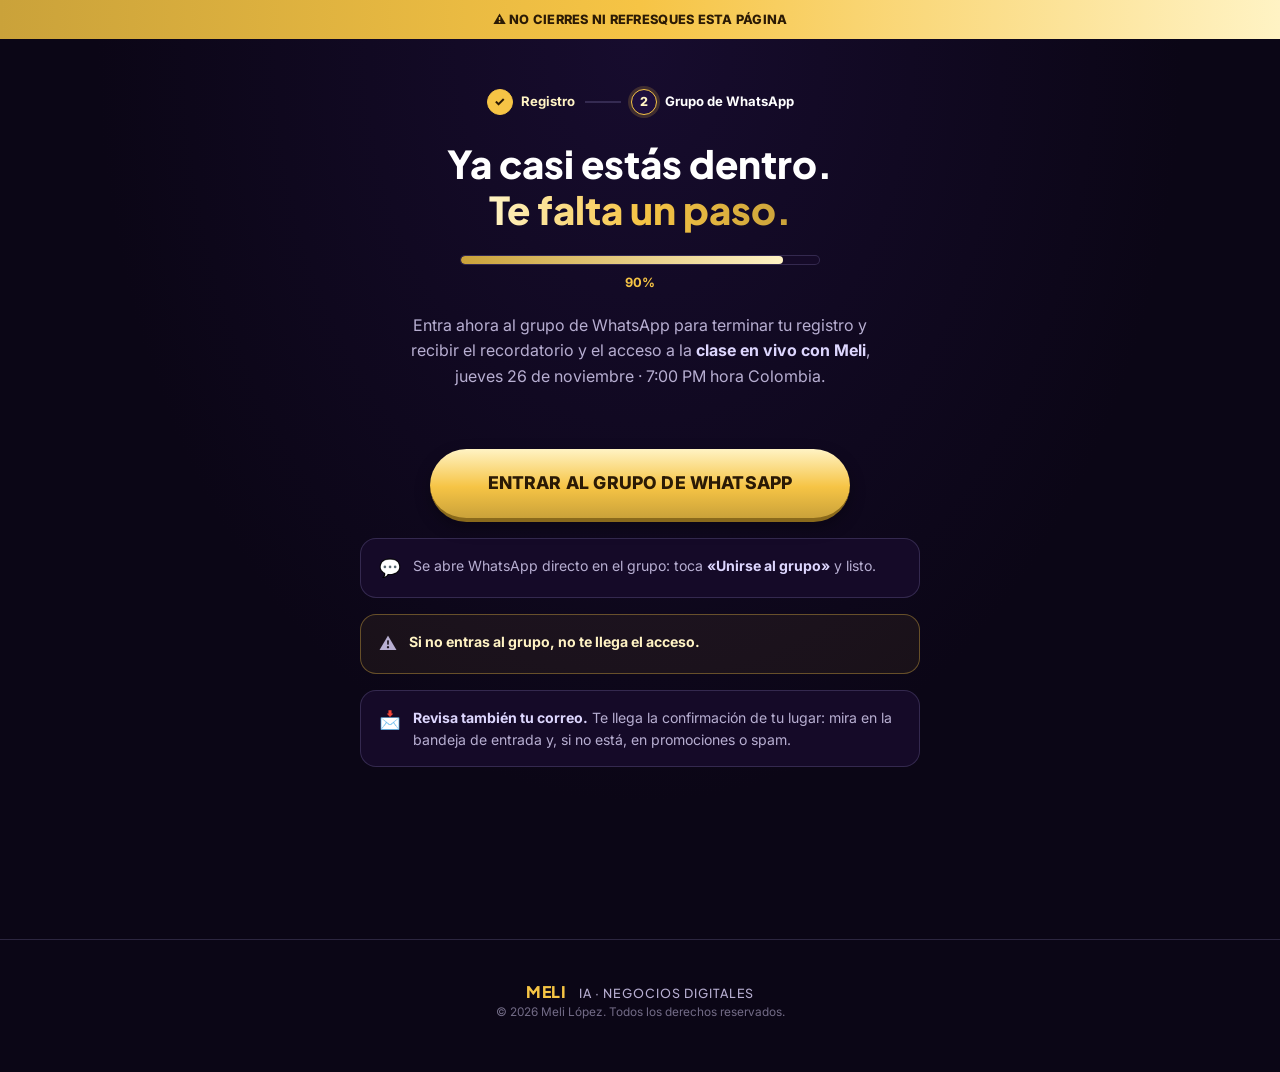
==== gracias.html @ 7d04b35d "Add favicon and make mobile hero photo bigger with overlay wordmark - Add DiSiis Growth Marketing lo" ====
<!DOCTYPE html>
<html lang="es">
<head>
<meta charset="UTF-8">
<meta name="viewport" content="width=device-width, initial-scale=1.0">
<title>¡Falta un paso! Entra al grupo de WhatsApp — Clase con Meli</title>
<meta name="description" content="Ya casi estás dentro. Entra al grupo de WhatsApp para confirmar tu cupo en la clase en vivo con Meli.">
<meta name="robots" content="noindex">
<link rel="icon" type="image/png" href="assets/favicon.png">
<link rel="preconnect" href="https://fonts.googleapis.com">
<link rel="preconnect" href="https://fonts.gstatic.com" crossorigin>
<link href="https://fonts.googleapis.com/css2?family=Plus+Jakarta+Sans:wght@500;700;800&family=Inter:wght@400;500;600;700;800&display=swap" rel="stylesheet">
<link rel="stylesheet" href="styles.css">
</head>
<body>

  <div class="warning-bar">⚠️ NO CIERRES NI REFRESQUES ESTA PÁGINA</div>

  <main class="gracias-main">
    <div class="gracias-inner">

      <div class="steps-row">
        <div class="step done"><span class="step-dot">✓</span><span>Registro</span></div>
        <div class="step-line"></div>
        <div class="step active"><span class="step-dot">2</span><span>Grupo de WhatsApp</span></div>
      </div>

      <h1 class="gracias-title">Ya casi estás dentro.<br><span class="grad-text">Te falta un paso.</span></h1>

      <div class="progress-bar"><div class="progress-fill" style="width:90%"></div></div>
      <p class="progress-label">90%</p>

      <p class="gracias-sub">
        Entra ahora al grupo de WhatsApp para terminar tu registro y recibir el recordatorio y el acceso a la
        <strong>clase en vivo con Meli</strong>, jueves 26 de noviembre · 7:00 PM hora Colombia.
      </p>

      <a href="https://chat.whatsapp.com/JxA8DHtUCj11N8PipcfjtS" target="_blank" rel="noopener" class="btn-cta btn-cta-lg gracias-btn">
        <span class="btn-cta-label">ENTRAR AL GRUPO DE WHATSAPP</span>
      </a>

      <div class="note-card">
        <span class="note-icon">💬</span>
        <p>Se abre WhatsApp directo en el grupo: toca <strong>«Unirse al grupo»</strong> y listo.</p>
      </div>
      <div class="note-card note-warning">
        <span class="note-icon">⚠️</span>
        <p><strong>Si no entras al grupo, no te llega el acceso.</strong></p>
      </div>
      <div class="note-card">
        <span class="note-icon">📩</span>
        <p><strong>Revisa también tu correo.</strong> Te llega la confirmación de tu lugar: mira en la bandeja de entrada y, si no está, en promociones o spam.</p>
      </div>

    </div>
  </main>

  <footer class="site-footer">
    <p class="footer-logo">MELI <span>IA&nbsp;·&nbsp;NEGOCIOS&nbsp;DIGITALES</span></p>
    <p class="footer-copy">© 2026 Meli López. Todos los derechos reservados.</p>
  </footer>

</body>
</html>
---- styles.css ----
:root{
  --bg: #0b0616;
  --bg-2: #150a28;
  --purple-900: #1e0f3d;
  --purple-800: #2b1456;
  --purple-700: #4c1d95;
  --purple-500: #7c3aed;
  --lilac: #c4b5fd;
  --lilac-soft: #ddd6fe;
  --gold-1: #fff3c4;
  --gold-2: #f6c445;
  --gold-3: #caa23a;
  --gold-4: #8a6a1c;
  --text: #f4f1fb;
  --text-dim: #b7aed1;
  --border: rgba(196,181,253,.18);
  --gold-border: rgba(246,196,69,.35);
  --font-head: "Plus Jakarta Sans", sans-serif;
  --font-body: "Inter", sans-serif;
}

*{box-sizing:border-box; margin:0; padding:0;}
html{scroll-behavior:smooth;}
body{
  background: var(--bg);
  color: var(--text);
  font-family: var(--font-body);
  overflow-x: hidden;
  line-height: 1.5;
}

img{max-width:100%; display:block;}

/* ---------- Topbar ---------- */
.topbar{
  display:flex; align-items:center; justify-content:center; gap:14px;
  flex-wrap:wrap;
  background: linear-gradient(90deg, var(--gold-3), var(--gold-2) 50%, var(--gold-1));
  padding: 10px 16px;
  text-align:center;
}
.topbar-label{
  font-weight:700; font-size:.85rem; color:#2b1a05; letter-spacing:.02em;
}
.topbar-timer{display:flex; gap:8px;}
.timer-box{
  background: var(--gold-4);
  border:1px solid rgba(255,255,255,.25);
  border-radius:8px;
  padding: 4px 10px;
  min-width:48px;
  text-align:center;
}
.timer-box span{display:block; font-family:var(--font-head); font-weight:800; font-size:1.1rem; color:#fff;}
.timer-box small{font-size:.6rem; letter-spacing:.08em; color:var(--gold-1);}

/* ---------- Hero ---------- */
.hero{
  position:relative;
  padding: 56px 20px 56px;
  text-align:center;
  overflow:hidden;
  background:
    radial-gradient(ellipse at 50% 0%, #170c2e 0%, var(--bg) 62%);
}

/* subtle stage-floor texture: fine grid + diagonal hatch */
.hero-texture{
  position:absolute; inset:0; z-index:0; pointer-events:none;
  opacity:.5;
  background-image:
    linear-gradient(rgba(196,181,253,.05) 1px, transparent 1px),
    linear-gradient(90deg, rgba(196,181,253,.05) 1px, transparent 1px);
  background-size: 36px 36px;
  mask-image: radial-gradient(ellipse at 50% 20%, black 0%, transparent 72%);
  -webkit-mask-image: radial-gradient(ellipse at 50% 20%, black 0%, transparent 72%);
}
.hero-top-hatch{
  position:absolute; top:34px; left:0; right:0; height:40px; z-index:0; pointer-events:none;
  background-image:
    linear-gradient(45deg, rgba(246,196,69,.16) 25%, transparent 25%),
    linear-gradient(-45deg, rgba(246,196,69,.16) 25%, transparent 25%);
  background-size: 22px 22px;
  background-position: 0 0, 0 0;
  mask-image: linear-gradient(to bottom, transparent, black 40%, transparent);
  -webkit-mask-image: linear-gradient(to bottom, transparent, black 40%, transparent);
}

.hero-chevrons{
  position:absolute; top:50px; bottom:0; width:260px; z-index:0; pointer-events:none;
  opacity:.8;
}
.hero-chevrons svg{width:100%; height:100%;}
.hero-chevrons-left{left:-40px;}
.hero-chevrons-right{right:-40px;}

.hero-spotlights{position:absolute; top:0; left:0; right:0; height:120px; z-index:0; pointer-events:none;}
.hero-spotlights span{
  position:absolute; top:-30px; width:70px; height:90px; border-radius:50%;
  background: radial-gradient(ellipse at center, rgba(255,243,196,.5), transparent 70%);
  filter: blur(4px);
}
.hero-spotlights span:nth-child(1){left:4%;}
.hero-spotlights span:nth-child(2){left:19%; top:-20px;}
.hero-spotlights span:nth-child(3){left:34%;}
.hero-spotlights span:nth-child(4){left:50%; top:-16px;}
.hero-spotlights span:nth-child(5){left:66%;}
.hero-spotlights span:nth-child(6){left:81%; top:-20px;}
.hero-spotlights span:nth-child(7){left:95%;}

.hero-glow{
  position:absolute; border-radius:50%;
  filter: blur(90px);
  opacity:.3;
  pointer-events:none;
  z-index:0;
}
.hero-glow-1{ width:420px; height:420px; background:var(--purple-500); top:-120px; left:-100px;}
.hero-glow-2{ width:380px; height:380px; background:var(--gold-3); bottom:-140px; right:-100px;}

.hero-inner{
  position:relative; z-index:1; max-width:420px; margin:0 auto;
  display:grid; grid-template-columns:1fr; gap:22px;
}
.hero-visual{order:1; display:flex; justify-content:center;}
.hero-copy{
  order:2;
  display:flex; flex-direction:column; align-items:center; text-align:center;
}

.hero-photo-wrap{position:relative; display:inline-block; margin-bottom:4px;}
.hero-photo-glow{
  position:absolute;
  left:50%; top:8%;
  transform:translateX(-50%);
  width:260px; height:260px;
  border-radius:50%;
  background: radial-gradient(circle, rgba(246,196,69,.4) 0%, rgba(124,58,237,.4) 45%, transparent 72%);
  filter: blur(36px);
  z-index:0;
}
.hero-photo{
  position:relative;
  z-index:1;
  display:block;
  margin:0 auto;
  width:230px;
  height:auto;
  filter: drop-shadow(0 18px 34px rgba(0,0,0,.55));
  -webkit-mask-image: linear-gradient(to bottom, black 78%, transparent 100%);
  mask-image: linear-gradient(to bottom, black 78%, transparent 100%);
}

.hero-wordmark{
  position:relative; z-index:1;
  margin-top:8px;
  display:flex; flex-direction:column; align-items:center; gap:2px;
}
.hero-wordmark-main{
  font-family:var(--font-head);
  font-weight:800;
  font-size:1.5rem;
  letter-spacing:.03em;
  background: linear-gradient(90deg, var(--gold-1), var(--gold-2), var(--gold-3));
  -webkit-background-clip:text; background-clip:text; color:transparent;
}
.hero-wordmark-sub{
  font-size:.7rem; font-weight:600; letter-spacing:.18em; text-transform:uppercase;
  color: var(--lilac-soft);
}

/* Mobile: wordmark overlaps the bottom of the photo instead of sitting below it */
.hero-wordmark-static{display:none;}
.hero-wordmark-overlay{
  position:absolute;
  left:0; right:0; bottom:10px;
  z-index:3;
  margin-top:0;
  text-shadow: 0 2px 10px rgba(0,0,0,.6);
}

.hero-badge-pill{
  position:relative;
  z-index:2;
  width:fit-content;
  margin: 14px auto 0;
  white-space:nowrap;
  background: var(--bg-2);
  border:1px solid var(--gold-border);
  color: var(--gold-1);
  font-size:.74rem; font-weight:700; letter-spacing:.03em;
  padding:7px 16px; border-radius:999px;
  display:flex; align-items:center; gap:7px;
  box-shadow: 0 4px 18px rgba(0,0,0,.4);
}
.hero-badge-pill strong{color:#fff; font-weight:800;}
.hero-badge-pill .dot{
  width:7px; height:7px; border-radius:50%; background:#ff3b3b;
  box-shadow:0 0 8px #ff3b3b;
  animation: pulse 1.4s infinite;
  flex-shrink:0;
}

.hero-title{
  font-family:var(--font-head);
  font-size: clamp(1.5rem, 3.6vw, 2.2rem);
  font-weight:800;
  line-height:1.12;
  letter-spacing:-0.015em;
  margin-top:20px;
}
.grad-text{
  background: linear-gradient(90deg, var(--gold-1), var(--gold-2), var(--gold-3));
  -webkit-background-clip:text;
  background-clip:text;
  color:transparent;
}
.swoosh{position:relative; display:inline-block;}
.swoosh::after{
  content:"";
  position:absolute; left:-2%; right:-2%; bottom:-10px; height:14px;
  background: url("data:image/svg+xml,%3Csvg xmlns='http://www.w3.org/2000/svg' viewBox='0 0 200 20' preserveAspectRatio='none'%3E%3Cpath d='M2 14 Q 50 2 100 10 T 198 8' stroke='%23f6c445' stroke-width='5' fill='none' stroke-linecap='round'/%3E%3C/svg%3E") no-repeat center / 100% 100%;
}
.hero-sub{
  color:var(--text-dim);
  font-size:1.02rem;
  max-width:560px;
  margin: 20px auto 0;
}
.hero-sub strong{color:var(--lilac-soft);}

.btn-cta{
  position:relative;
  display:inline-flex; align-items:center; justify-content:center;
  overflow:hidden;
  margin-top:30px;
  background: linear-gradient(180deg, var(--gold-1) 0%, var(--gold-2) 55%, var(--gold-3) 100%);
  color:#2b1a05;
  font-weight:800;
  font-size:1.02rem;
  letter-spacing:.01em;
  padding:19px 40px;
  border-radius:999px;
  text-decoration:none;
  border-bottom: 4px solid var(--gold-4);
  box-shadow: 0 6px 16px rgba(0,0,0,.3);
  transition: transform .18s ease, box-shadow .18s ease;
}
.btn-cta-label{position:relative; z-index:2;}
.btn-cta:hover{
  transform: translateY(-2px);
  box-shadow: 0 10px 22px rgba(0,0,0,.35);
}
.btn-cta-lg{font-size:1.1rem; padding:21px 44px;}
.btn-cta-outline{
  background:transparent;
  border:1.5px solid var(--gold-2);
  border-bottom: 1.5px solid var(--gold-2);
  color:var(--gold-1);
  box-shadow:none;
}
.btn-cta-outline:hover{
  background: rgba(246,196,69,.1);
  box-shadow:none;
}

.trust-row{
  margin-top:20px;
  display:flex; flex-wrap:wrap; justify-content:center; gap:10px 28px;
  color: var(--text-dim);
  font-size:.86rem; font-weight:600;
}

@keyframes pulse{
  0%,100%{opacity:1;} 50%{opacity:.35;}
}

/* ---------- Marquee ---------- */
.marquee{
  background: linear-gradient(90deg, var(--gold-3), var(--gold-1), var(--gold-2));
  color:#2b1a05;
  padding:10px 0;
  overflow:hidden;
  white-space:nowrap;
  transform: rotate(-1.2deg);
  margin: 10px 0 -4px;
}
.marquee-track{
  display:inline-flex;
  animation: scroll 22s linear infinite;
}
.marquee-track span{
  font-family:var(--font-head);
  font-weight:800;
  font-size:.9rem;
  letter-spacing:.03em;
  padding-right: 8px;
}
@keyframes scroll{
  from{transform:translateX(0);}
  to{transform:translateX(-50%);}
}

/* ---------- Section commons ---------- */
.section-eyebrow{
  text-align:center;
  color:var(--gold-2);
  font-weight:700; letter-spacing:.14em; font-size:.78rem;
  margin-bottom:10px;
}
.section-title{
  text-align:center;
  font-family:var(--font-head);
  font-size: clamp(1.6rem, 4vw, 2.3rem);
  font-weight:800;
  letter-spacing:-0.01em;
  line-height:1.15;
  max-width:700px; margin: 0 auto;
}
.section-title.left{text-align:left; margin:0;}
.section-sub{
  text-align:center;
  color:var(--text-dim);
  max-width:560px;
  margin: 14px auto 0;
}

/* ---------- Class section ---------- */
.class-section{
  padding: 76px 20px 70px;
  background: var(--bg);
}
.class-card{
  max-width:880px; margin: 42px auto 0;
  background: var(--bg-2);
  border:1px solid var(--border);
  border-radius:26px;
  overflow:hidden;
  display:grid;
  grid-template-columns: 300px 1fr;
}
.class-visual{
  position:relative;
  background: linear-gradient(160deg, var(--purple-700), var(--purple-900));
  display:flex; align-items:center; justify-content:center;
  min-height:260px;
}
.class-visual-glow{
  position:absolute; inset:0;
  background: radial-gradient(circle at 30% 20%, var(--gold-2) 0%, transparent 55%),
              radial-gradient(circle at 80% 80%, var(--lilac) 0%, transparent 50%);
  opacity:.35;
}
.class-icon{font-size:4.2rem; position:relative; z-index:1; filter:drop-shadow(0 0 20px rgba(255,255,255,.25));}
.live-chip{
  position:absolute; top:16px; left:16px; z-index:2;
  background:#ff2d55; color:#fff; font-weight:700; font-size:.72rem;
  padding:5px 10px; border-radius:999px;
  display:flex; align-items:center; gap:6px;
}
.live-chip .dot{width:6px; height:6px; border-radius:50%; background:#fff; animation:pulse 1.2s infinite;}

.class-info{padding: 30px 32px;}
.class-date-row{display:flex; align-items:center; gap:16px; margin-bottom:16px;}
.class-date-num{
  font-family:var(--font-head);
  font-size:2.4rem; font-weight:800;
  color:var(--gold-2);
  line-height:1;
}
.class-date-day{font-weight:700; font-size:1rem;}
.class-date-time{color:var(--text-dim); font-size:.88rem;}
.class-info-title{
  font-family:var(--font-head);
  font-size:1.3rem; font-weight:800;
  margin-bottom:18px;
  color:var(--lilac-soft);
}
.class-list{list-style:none;}
.class-list li{
  display:flex; align-items:flex-start; gap:12px;
  padding: 10px 0;
  border-top:1px solid var(--border);
  color:var(--text-dim);
  font-size:.92rem;
}
.class-list li:first-child{border-top:none;}
.class-list li span{
  font-family:var(--font-head);
  color:var(--gold-2);
  font-weight:800;
  min-width:26px;
}

/* ---------- Hero signup card (always inline: mobile and desktop) ---------- */
.hero-signup-card{
  position:relative;
  overflow:hidden;
  width:100%;
  max-width:380px;
  margin:20px auto 0;
  background:
    radial-gradient(circle at 100% 0%, rgba(246,196,69,.28), transparent 55%),
    radial-gradient(circle at 0% 100%, rgba(124,58,237,.4), transparent 55%),
    linear-gradient(145deg, #3c1a73 0%, #23104a 55%, #150a28 100%);
  border:1px solid var(--gold-border);
  border-radius:20px;
  padding:18px 18px 20px;
  text-align:center;
  box-shadow: 0 22px 54px rgba(0,0,0,.5), inset 0 1px 0 rgba(255,255,255,.06);
}
.signup-form{
  position:relative;
  z-index:1;
  margin-top:12px;
  display:flex; flex-direction:column; gap:10px;
}
.form-row{width:100%;}
.form-input{
  width:100%;
  background:#ffffff;
  border:1px solid rgba(255,255,255,.5);
  border-radius:12px;
  padding:13px 16px;
  color:#453b5c;
  font-family:var(--font-body);
  font-size:.94rem;
  outline:none;
  transition: border-color .18s ease, box-shadow .18s ease;
}
.form-input::placeholder{color:#9d93ad;}
.form-input:focus{
  border-color:var(--gold-2);
  box-shadow: 0 0 0 3px rgba(246,196,69,.3);
}
.f-row{margin-top:4px;}
.f-row .btn-cta{
  margin-top:0;
  width:100%;
  border:none;
  cursor:pointer;
  font-family:var(--font-body);
}
.signup-disclaimer{
  margin-top:14px;
  color:var(--text-dim);
  font-size:.74rem;
}

/* Desktop: two-column hero — copy + form on the left, photo on the right */
@media (min-width:761px){
  .hero{text-align:left;}
  .hero-inner{
    max-width:1120px;
    grid-template-columns: 1fr 1fr;
    align-items:center;
    gap:56px;
  }
  .hero-visual{order:2; justify-content:center;}
  .hero-copy{order:1; align-items:flex-start; text-align:left;}
  .hero-photo{width:380px;}
  .hero-photo-glow{width:340px; height:340px;}
  .hero-wordmark{align-items:flex-start;}
  .hero-wordmark-overlay{display:none;}
  .hero-wordmark-static{display:flex;}
  .hero-badge-pill{margin:14px 0 0;}
  .hero-title{margin:20px 0 0;}
  .hero-sub{margin:20px 0 0; text-align:left;}
  .hero-signup-card{
    width:100%;
    max-width:460px;
    margin:28px 0 0;
    padding:26px 28px 28px;
    text-align:left;
  }
  .hero-signup-card .section-eyebrow{text-align:left;}
  .signup-form{margin-top:16px; gap:12px;}
  .form-input{padding:15px 18px; font-size:1rem;}
  .f-row{margin-top:6px;}
  .trust-row{justify-content:flex-start;}
}

/* ---------- About section ---------- */
.about-section{
  max-width:980px;
  margin: 0 auto;
  padding: 10px 20px 80px;
  display:grid;
  grid-template-columns: 260px 1fr;
  gap:48px;
  align-items:center;
}
.about-photo{
  border-radius:24px;
  padding:5px;
  background: linear-gradient(145deg, var(--gold-2), var(--purple-500), var(--lilac));
}
.about-photo img{
  border-radius:20px;
  background:#fff;
  object-fit:cover;
  aspect-ratio: 4/5;
  object-position: top center;
}
.about-bio{
  color:var(--text-dim);
  margin: 16px 0 26px;
  font-size:1rem;
  line-height:1.7;
}

/* ---------- Final CTA ---------- */
.final-cta{
  position:relative;
  text-align:center;
  padding: 80px 20px;
  background: linear-gradient(180deg, var(--bg), var(--purple-900));
  overflow:hidden;
}
.final-cta .btn-cta{margin-top:26px;}

/* ---------- Footer ---------- */
.site-footer{
  text-align:center;
  padding: 40px 20px 50px;
  background: var(--bg);
  border-top:1px solid var(--border);
}
.footer-logo{
  font-family:var(--font-head);
  font-weight:800;
  letter-spacing:.06em;
  color:var(--gold-2);
}
.footer-logo span{
  color:var(--text-dim);
  font-weight:500;
  font-size:.78rem;
  margin-left:8px;
}
.footer-disclaimer{
  max-width:560px; margin: 14px auto 10px;
  color: var(--text-dim);
  font-size:.74rem;
  opacity:.7;
}
.footer-copy{color:var(--text-dim); font-size:.74rem; opacity:.6;}

/* ---------- Responsive ---------- */
@media (max-width: 760px){
  .class-card{grid-template-columns: 1fr;}
  .class-visual{min-height:180px;}
  .about-section{grid-template-columns:1fr; text-align:center;}
  .about-photo{max-width:220px; margin:0 auto;}
  .section-title.left{text-align:center;}
  .about-bio{text-align:left;}
  .hero-chevrons{width:140px;}

  /* Big photo with the wordmark overlapping its faded bottom edge;
     subtitle is dropped and spacing stays tight so the form sits close by. */
  .hero{padding:22px 16px 32px;}
  .hero-inner{gap:10px;}
  .hero-photo{
    width:280px;
    -webkit-mask-image: linear-gradient(to bottom, black 55%, transparent 92%);
    mask-image: linear-gradient(to bottom, black 55%, transparent 92%);
  }
  .hero-photo-glow{width:300px; height:300px;}
  .hero-wordmark{margin-top:0;}
  .hero-title{margin-top:10px; font-size:clamp(1.15rem, 5.5vw, 1.4rem);}
  .hero-sub{display:none;}
  .hero-signup-card{margin-top:12px; padding:14px 14px 16px;}
  .signup-form{gap:8px;}
  .form-input{padding:11px 14px; font-size:.88rem;}
  .hero-signup-card .btn-cta{font-size:.84rem; padding:14px 10px; letter-spacing:0;}
  .trust-row{margin-top:10px; font-size:.76rem; gap:6px 12px;}
}
@media (max-width: 420px){
  .hero-photo{width:240px;}
  .hero-photo-glow{width:260px; height:260px;}
  .hero-chevrons{display:none;}
  .hero-signup-card{padding:12px 12px 14px;}
}
@media (max-width: 380px){
  .hero-photo{width:215px;}
  .hero-photo-glow{width:235px; height:235px;}
  .hero-title{font-size:clamp(1rem, 5.5vw, 1.15rem); margin-top:8px;}
  .hero-wordmark-main{font-size:1.25rem;}
  .hero-signup-card{margin-top:10px;}
}

/* ---------- Gracias page ---------- */
.warning-bar{
  background: linear-gradient(90deg, var(--gold-3), var(--gold-2) 50%, var(--gold-1));
  color:#2b1a05;
  text-align:center;
  font-weight:800;
  font-size:.8rem;
  letter-spacing:.02em;
  padding:10px 16px;
}
.gracias-main{
  background: radial-gradient(ellipse at 50% 0%, #170c2e 0%, var(--bg) 60%);
  min-height:100vh;
  padding: 50px 20px 70px;
  display:flex; justify-content:center;
}
.gracias-inner{max-width:560px; width:100%; text-align:center;}

.steps-row{
  display:flex; align-items:center; justify-content:center; gap:10px;
  margin-bottom:26px; flex-wrap:wrap;
}
.step{display:flex; align-items:center; gap:8px; font-size:.82rem; font-weight:700; color:var(--text-dim);}
.step-dot{
  width:26px; height:26px; border-radius:50%;
  display:flex; align-items:center; justify-content:center;
  background: var(--purple-800); border:1px solid var(--border);
  font-size:.78rem; font-weight:800; color:var(--text-dim);
}
.step.done .step-dot{background:var(--gold-2); color:#2b1a05; border-color:var(--gold-2);}
.step.done{color:var(--gold-1);}
.step.active .step-dot{background:var(--purple-900); border-color:var(--gold-2); color:var(--gold-1); box-shadow:0 0 0 3px rgba(246,196,69,.18);}
.step.active{color:#fff;}
.step-line{width:36px; height:2px; background:var(--border);}

.gracias-title{
  font-family:var(--font-head);
  font-size: clamp(1.7rem, 5vw, 2.4rem);
  font-weight:800;
  line-height:1.2;
  color:#fff;
}

.progress-bar{
  margin: 22px auto 8px;
  max-width:360px;
  height:10px;
  border-radius:999px;
  background: var(--bg-2);
  border:1px solid var(--border);
  overflow:hidden;
}
.progress-fill{
  height:100%;
  border-radius:999px;
  background: linear-gradient(90deg, var(--gold-3), var(--gold-1));
}
.progress-label{font-size:.8rem; font-weight:700; color:var(--gold-2); margin-bottom:20px;}

.gracias-sub{color:var(--text-dim); max-width:460px; margin:0 auto 30px; line-height:1.6;}
.gracias-sub strong{color:var(--lilac-soft);}

.gracias-btn{width:100%; max-width:420px;}

.note-card{
  display:flex; align-items:flex-start; gap:12px; text-align:left;
  background: var(--bg-2);
  border:1px solid var(--border);
  border-radius:16px;
  padding:16px 18px;
  margin-top:16px;
  color:var(--text-dim);
  font-size:.88rem;
  line-height:1.5;
}
.note-card strong{color:var(--lilac-soft);}
.note-icon{font-size:1.1rem; flex-shrink:0;}
.note-warning{border-color:var(--gold-border); background:rgba(246,196,69,.06);}
.note-warning strong{color:var(--gold-1);}
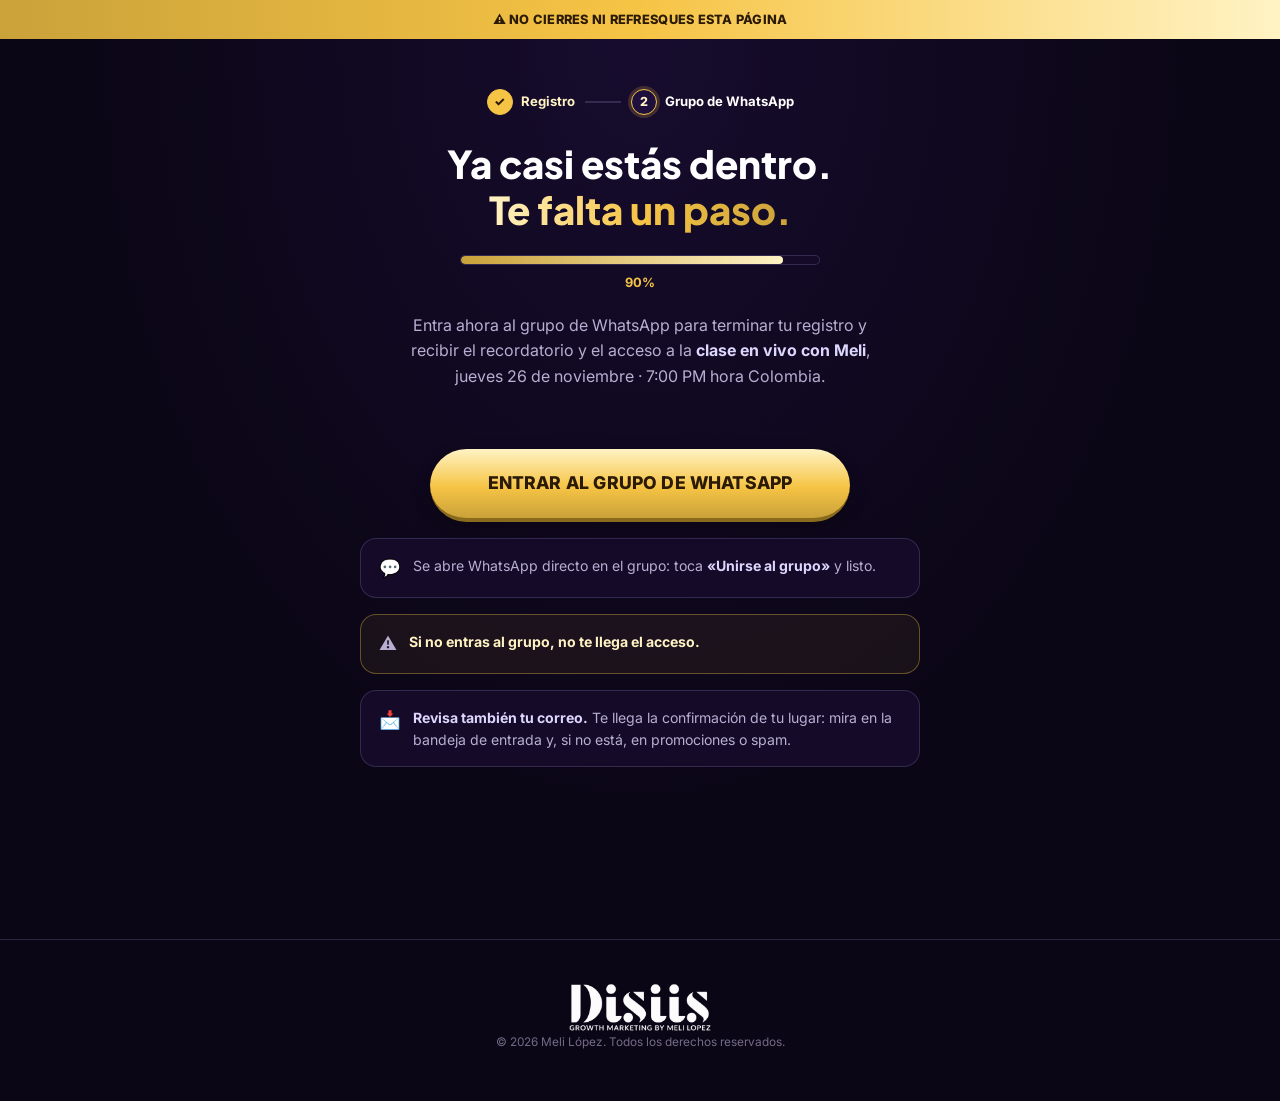
==== commit cce0a2ba: "Rebrand to DiSiiS and rewrite landing page copy - Swap the MELI wordmark for the DiSiiS Growth Marke" ====
--- a/gracias.html
+++ b/gracias.html
@@ -56,7 +56,7 @@
   </main>
 
   <footer class="site-footer">
-    <p class="footer-logo">MELI <span>IA&nbsp;·&nbsp;NEGOCIOS&nbsp;DIGITALES</span></p>
+    <img src="assets/disiis-logo.webp" alt="DiSiiS Growth Marketing" class="footer-logo-img">
     <p class="footer-copy">© 2026 Meli López. Todos los derechos reservados.</p>
   </footer>
 
--- a/styles.css
+++ b/styles.css
@@ -44,15 +44,15 @@
 }
 .topbar-timer{display:flex; gap:8px;}
 .timer-box{
-  background: var(--gold-4);
-  border:1px solid rgba(255,255,255,.25);
+  background: var(--purple-900);
+  border:1px solid rgba(196,181,253,.35);
   border-radius:8px;
   padding: 4px 10px;
   min-width:48px;
   text-align:center;
 }
 .timer-box span{display:block; font-family:var(--font-head); font-weight:800; font-size:1.1rem; color:#fff;}
-.timer-box small{font-size:.6rem; letter-spacing:.08em; color:var(--gold-1);}
+.timer-box small{font-size:.6rem; letter-spacing:.08em; color:var(--lilac-soft);}
 
 /* ---------- Hero ---------- */
 .hero{
@@ -167,6 +167,11 @@
 .hero-wordmark-sub{
   font-size:.7rem; font-weight:600; letter-spacing:.18em; text-transform:uppercase;
   color: var(--lilac-soft);
+}
+.wordmark-logo{
+  display:block;
+  width:170px;
+  height:auto;
 }
 
 /* Mobile: wordmark overlaps the bottom of the photo instead of sitting below it */
@@ -228,6 +233,12 @@
   margin: 20px auto 0;
 }
 .hero-sub strong{color:var(--lilac-soft);}
+.hero-welcome{
+  margin-top:14px;
+  color:var(--lilac-soft);
+  font-weight:600;
+}
+.hero-welcome strong{color:#fff;}
 
 .btn-cta{
   position:relative;
@@ -264,11 +275,11 @@
   box-shadow:none;
 }
 
-.trust-row{
+.hero-callout{
   margin-top:20px;
-  display:flex; flex-wrap:wrap; justify-content:center; gap:10px 28px;
+  max-width:520px;
   color: var(--text-dim);
-  font-size:.86rem; font-weight:600;
+  font-size:.86rem; font-weight:600; line-height:1.5;
 }
 
 @keyframes pulse{
@@ -375,6 +386,13 @@
   font-size:1.3rem; font-weight:800;
   margin-bottom:18px;
   color:var(--lilac-soft);
+}
+.class-list-heading{
+  font-family:var(--font-head);
+  font-weight:800;
+  font-size:1rem;
+  color:var(--gold-2);
+  margin-bottom:8px;
 }
 .class-list{list-style:none;}
 .class-list li{
@@ -463,6 +481,7 @@
   .hero-wordmark{align-items:flex-start;}
   .hero-wordmark-overlay{display:none;}
   .hero-wordmark-static{display:flex;}
+  .wordmark-logo{width:220px;}
   .hero-badge-pill{margin:14px 0 0;}
   .hero-title{margin:20px 0 0;}
   .hero-sub{margin:20px 0 0; text-align:left;}
@@ -477,8 +496,50 @@
   .signup-form{margin-top:16px; gap:12px;}
   .form-input{padding:15px 18px; font-size:1rem;}
   .f-row{margin-top:6px;}
-  .trust-row{justify-content:flex-start;}
-}
+}
+
+/* ---------- Signup modal (opened by secondary CTAs) ---------- */
+.modal-overlay{
+  display:none;
+  position:fixed; inset:0; z-index:100;
+  align-items:center; justify-content:center;
+  background: rgba(8,4,18,.78);
+  padding:20px;
+}
+.modal-overlay.is-open{display:flex;}
+body.modal-open{overflow:hidden;}
+.modal-card{
+  position:relative;
+  width:100%;
+  max-width:400px;
+  background:
+    radial-gradient(circle at 100% 0%, rgba(246,196,69,.28), transparent 55%),
+    radial-gradient(circle at 0% 100%, rgba(124,58,237,.4), transparent 55%),
+    linear-gradient(145deg, #3c1a73 0%, #23104a 55%, #150a28 100%);
+  border:1px solid var(--gold-border);
+  border-radius:20px;
+  padding:28px 22px 24px;
+  text-align:center;
+  box-shadow: 0 30px 70px rgba(0,0,0,.6), inset 0 1px 0 rgba(255,255,255,.06);
+  animation: modalPop .22s ease;
+}
+@keyframes modalPop{
+  from{ opacity:0; transform:translateY(12px) scale(.98); }
+  to{ opacity:1; transform:translateY(0) scale(1); }
+}
+.modal-close{
+  position:absolute; top:12px; right:12px;
+  width:30px; height:30px;
+  border:none; border-radius:50%;
+  background: rgba(255,255,255,.08);
+  color:var(--text-dim);
+  font-size:1.3rem; line-height:1;
+  cursor:pointer;
+  display:flex; align-items:center; justify-content:center;
+  transition: background .15s ease, color .15s ease;
+}
+.modal-close:hover{background:rgba(255,255,255,.16); color:#fff;}
+.modal-card .signup-form{margin-top:16px;}
 
 /* ---------- About section ---------- */
 .about-section{
@@ -508,6 +569,8 @@
   font-size:1rem;
   line-height:1.7;
 }
+.about-bio p{margin:0 0 14px;}
+.about-bio p:last-child{margin-bottom:0;}
 
 /* ---------- Final CTA ---------- */
 .final-cta{
@@ -517,6 +580,13 @@
   background: linear-gradient(180deg, var(--bg), var(--purple-900));
   overflow:hidden;
 }
+.final-cta-details{
+  position:relative;
+  display:flex; flex-wrap:wrap; justify-content:center; gap:10px 22px;
+  margin: 20px auto 0;
+  color: var(--text-dim);
+  font-size:.9rem; font-weight:600;
+}
 .final-cta .btn-cta{margin-top:26px;}
 
 /* ---------- Footer ---------- */
@@ -526,17 +596,11 @@
   background: var(--bg);
   border-top:1px solid var(--border);
 }
-.footer-logo{
-  font-family:var(--font-head);
-  font-weight:800;
-  letter-spacing:.06em;
-  color:var(--gold-2);
-}
-.footer-logo span{
-  color:var(--text-dim);
-  font-weight:500;
-  font-size:.78rem;
-  margin-left:8px;
+.footer-logo-img{
+  display:block;
+  width:160px;
+  height:auto;
+  margin:0 auto;
 }
 .footer-disclaimer{
   max-width:560px; margin: 14px auto 10px;
@@ -573,7 +637,7 @@
   .signup-form{gap:8px;}
   .form-input{padding:11px 14px; font-size:.88rem;}
   .hero-signup-card .btn-cta{font-size:.84rem; padding:14px 10px; letter-spacing:0;}
-  .trust-row{margin-top:10px; font-size:.76rem; gap:6px 12px;}
+  .hero-callout{margin-top:10px; font-size:.78rem;}
 }
 @media (max-width: 420px){
   .hero-photo{width:240px;}
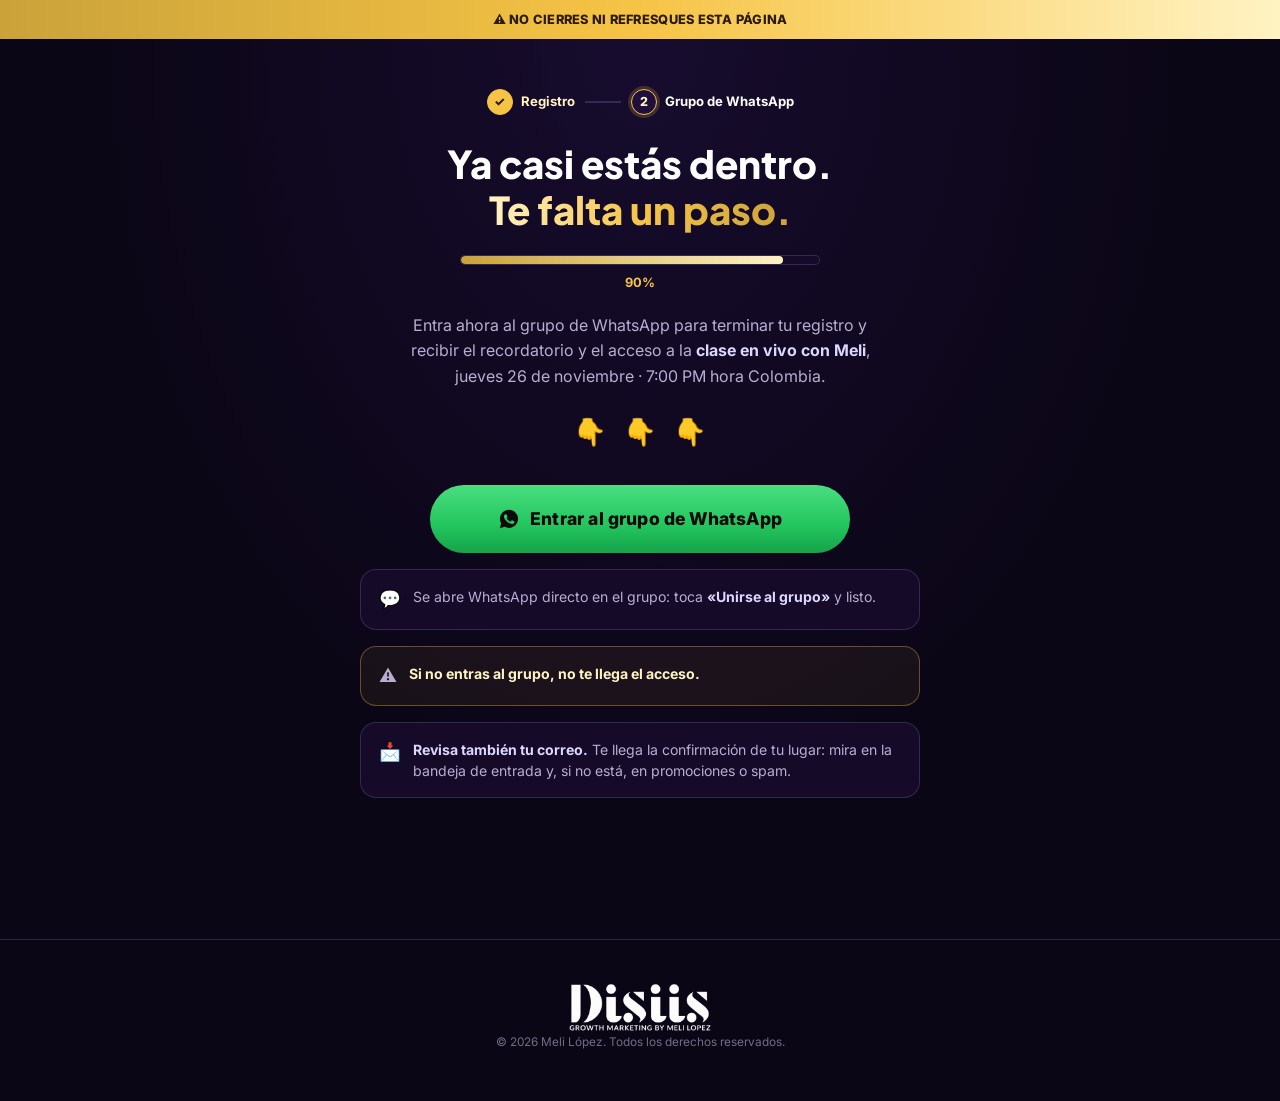
==== commit d3c8de02: "Restyle WhatsApp CTA, update group link, add Meta Pixel + Lead event - Gracias page: green WhatsApp " ====
--- a/gracias.html
+++ b/gracias.html
@@ -11,6 +11,21 @@
 <link rel="preconnect" href="https://fonts.gstatic.com" crossorigin>
 <link href="https://fonts.googleapis.com/css2?family=Plus+Jakarta+Sans:wght@500;700;800&family=Inter:wght@400;500;600;700;800&display=swap" rel="stylesheet">
 <link rel="stylesheet" href="styles.css">
+<script>
+!function(f,b,e,v,n,t,s)
+{if(f.fbq)return;n=f.fbq=function(){n.callMethod?
+n.callMethod.apply(n,arguments):n.queue.push(arguments)};
+if(!f._fbq)f._fbq=n;n.push=n;n.loaded=!0;n.version='2.0';
+n.queue=[];t=b.createElement(e);t.async=!0;
+t.src=v;s=b.getElementsByTagName(e)[0];
+s.parentNode.insertBefore(t,s)}(window, document,'script',
+'https://connect.facebook.net/en_US/fbevents.js');
+fbq('init', '1813964963130321');
+fbq('track', 'PageView');
+</script>
+<noscript><img height="1" width="1" style="display:none"
+  src="https://www.facebook.com/tr?id=1813964963130321&ev=PageView&noscript=1"
+/></noscript>
 </head>
 <body>
 
@@ -35,8 +50,13 @@
         <strong>clase en vivo con Meli</strong>, jueves 26 de noviembre · 7:00 PM hora Colombia.
       </p>
 
-      <a href="https://chat.whatsapp.com/JxA8DHtUCj11N8PipcfjtS" target="_blank" rel="noopener" class="btn-cta btn-cta-lg gracias-btn">
-        <span class="btn-cta-label">ENTRAR AL GRUPO DE WHATSAPP</span>
+      <div class="whatsapp-hands" aria-hidden="true"><span>👇</span><span>👇</span><span>👇</span></div>
+
+      <a href="https://chat.whatsapp.com/EjWH5EWC1cP3H7WbqlgUDB?s=cl&p=i&iam=2" target="_blank" rel="noopener" class="btn-cta btn-cta-lg gracias-btn btn-whatsapp">
+        <svg class="whatsapp-icon" viewBox="0 0 24 24" fill="currentColor" aria-hidden="true">
+          <path d="M12.04 2C6.58 2 2.13 6.45 2.13 11.91c0 1.75.46 3.39 1.26 4.82L2 22l5.39-1.41c1.37.75 2.93 1.17 4.59 1.17h.01c5.46 0 9.9-4.45 9.9-9.91C21.9 6.45 17.5 2 12.04 2zm5.8 14.03c-.24.68-1.4 1.3-1.93 1.38-.49.08-1.1.11-1.78-.11-.41-.13-.94-.3-1.62-.59-2.84-1.23-4.69-4.09-4.83-4.28-.14-.19-1.15-1.53-1.15-2.92s.72-2.07.98-2.35c.26-.28.56-.35.75-.35h.54c.17 0 .4-.03.61.47.24.57.8 1.96.87 2.1.07.14.11.3.02.48-.09.19-.14.3-.27.47-.14.16-.29.37-.41.49-.14.14-.28.29-.12.57.16.28.72 1.19 1.55 1.93 1.07.95 1.96 1.25 2.24 1.39.28.14.44.12.6-.07.17-.19.71-.83.9-1.11.19-.28.38-.23.63-.14.26.09 1.63.77 1.91.91.28.14.47.21.54.33.07.12.07.68-.17 1.36z"/>
+        </svg>
+        <span class="btn-cta-label">Entrar al grupo de WhatsApp</span>
       </a>
 
       <div class="note-card">
--- a/styles.css
+++ b/styles.css
@@ -717,6 +717,41 @@
 
 .gracias-btn{width:100%; max-width:420px;}
 
+.whatsapp-hands{
+  display:flex; justify-content:center; gap:18px;
+  margin-bottom:10px;
+  font-size:1.6rem;
+  line-height:1;
+}
+.whatsapp-hands span{
+  display:inline-block;
+  animation: handBounce 1.2s ease-in-out infinite;
+}
+.whatsapp-hands span:nth-child(2){animation-delay:.15s;}
+.whatsapp-hands span:nth-child(3){animation-delay:.3s;}
+@keyframes handBounce{
+  0%,100%{transform:translateY(0);}
+  50%{transform:translateY(8px);}
+}
+
+.btn-whatsapp{
+  display:inline-flex; align-items:center; justify-content:center; gap:10px;
+  background: linear-gradient(180deg, #4ade80, #22c55e 60%, #16a34a);
+  color:#0a0a0a;
+  border-bottom:none;
+  box-shadow: 0 0 0 0 rgba(34,197,94,.55);
+  animation: whatsappPulse 2s ease-out infinite;
+}
+.btn-whatsapp:hover{
+  background: linear-gradient(180deg, #5eeb91, #22c55e 60%, #16a34a);
+}
+.whatsapp-icon{width:22px; height:22px; flex-shrink:0;}
+@keyframes whatsappPulse{
+  0%{box-shadow: 0 0 0 0 rgba(34,197,94,.55);}
+  70%{box-shadow: 0 0 0 16px rgba(34,197,94,0);}
+  100%{box-shadow: 0 0 0 0 rgba(34,197,94,0);}
+}
+
 .note-card{
   display:flex; align-items:flex-start; gap:12px; text-align:left;
   background: var(--bg-2);
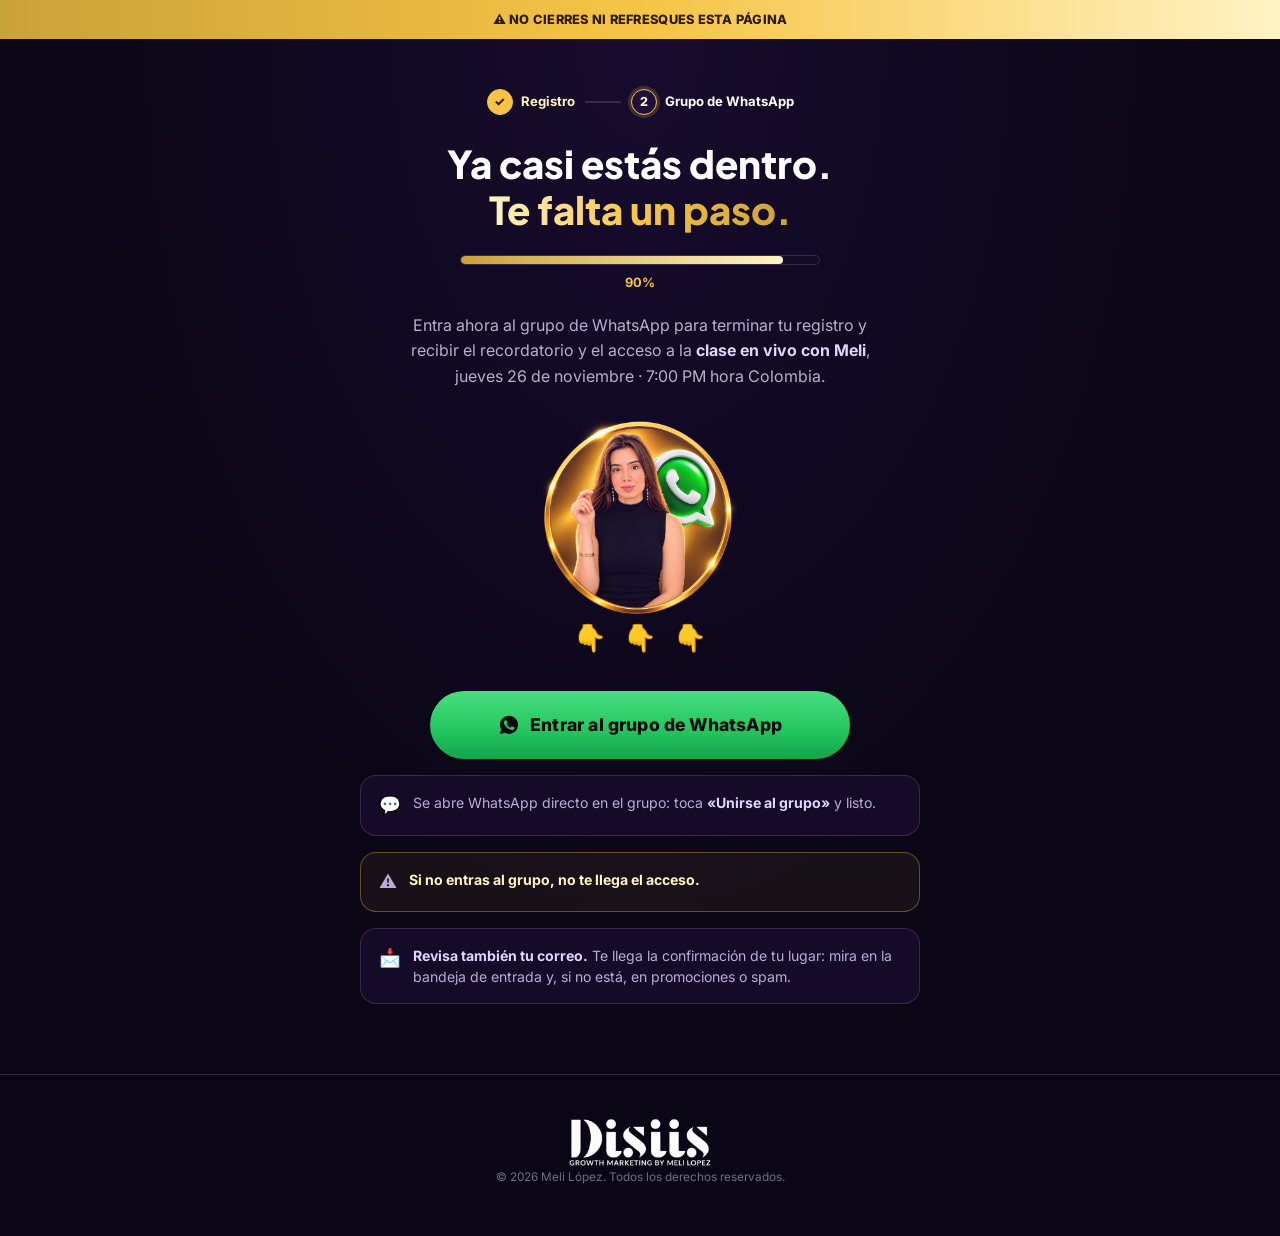
==== commit 58c0697d: "Single-line hero badge, add circular Meli+WhatsApp badge on gracias page - Hero badge pill back to a" ====
--- a/gracias.html
+++ b/gracias.html
@@ -50,6 +50,8 @@
         <strong>clase en vivo con Meli</strong>, jueves 26 de noviembre · 7:00 PM hora Colombia.
       </p>
 
+      <img src="assets/gracias-badge.webp" alt="Meli - WhatsApp" class="gracias-badge">
+
       <div class="whatsapp-hands" aria-hidden="true"><span>👇</span><span>👇</span><span>👇</span></div>
 
       <a href="https://chat.whatsapp.com/EjWH5EWC1cP3H7WbqlgUDB?s=cl&p=i&iam=2" target="_blank" rel="noopener" class="btn-cta btn-cta-lg gracias-btn btn-whatsapp">
--- a/styles.css
+++ b/styles.css
@@ -40,7 +40,7 @@
   text-align:center;
 }
 .topbar-label{
-  font-weight:700; font-size:.85rem; color:#2b1a05; letter-spacing:.02em;
+  font-weight:800; font-size:1.05rem; color:#2b1a05; letter-spacing:.02em;
 }
 .topbar-timer{display:flex; gap:8px;}
 .timer-box{
@@ -204,6 +204,7 @@
   box-shadow:0 0 8px #ff3b3b;
   animation: pulse 1.4s infinite;
   flex-shrink:0;
+  margin-top:5px;
 }
 
 .hero-title{
@@ -467,17 +468,18 @@
 
 /* Desktop: two-column hero — copy + form on the left, photo on the right */
 @media (min-width:761px){
+  .topbar-label{font-size:1.25rem;}
   .hero{text-align:left;}
   .hero-inner{
-    max-width:1120px;
-    grid-template-columns: 1fr 1fr;
+    max-width:1360px;
+    grid-template-columns: 11fr 10fr;
     align-items:center;
-    gap:56px;
+    gap:60px;
   }
   .hero-visual{order:2; justify-content:center;}
   .hero-copy{order:1; align-items:flex-start; text-align:left;}
-  .hero-photo{width:380px;}
-  .hero-photo-glow{width:340px; height:340px;}
+  .hero-photo{width:600px;}
+  .hero-photo-glow{width:550px; height:550px;}
   .hero-wordmark{align-items:flex-start;}
   .hero-wordmark-overlay{display:none;}
   .hero-wordmark-static{display:flex;}
@@ -717,6 +719,13 @@
 
 .gracias-btn{width:100%; max-width:420px;}
 
+.gracias-badge{
+  display:block;
+  width:200px;
+  height:auto;
+  margin:26px auto 6px;
+  mix-blend-mode:screen;
+}
 .whatsapp-hands{
   display:flex; justify-content:center; gap:18px;
   margin-bottom:10px;
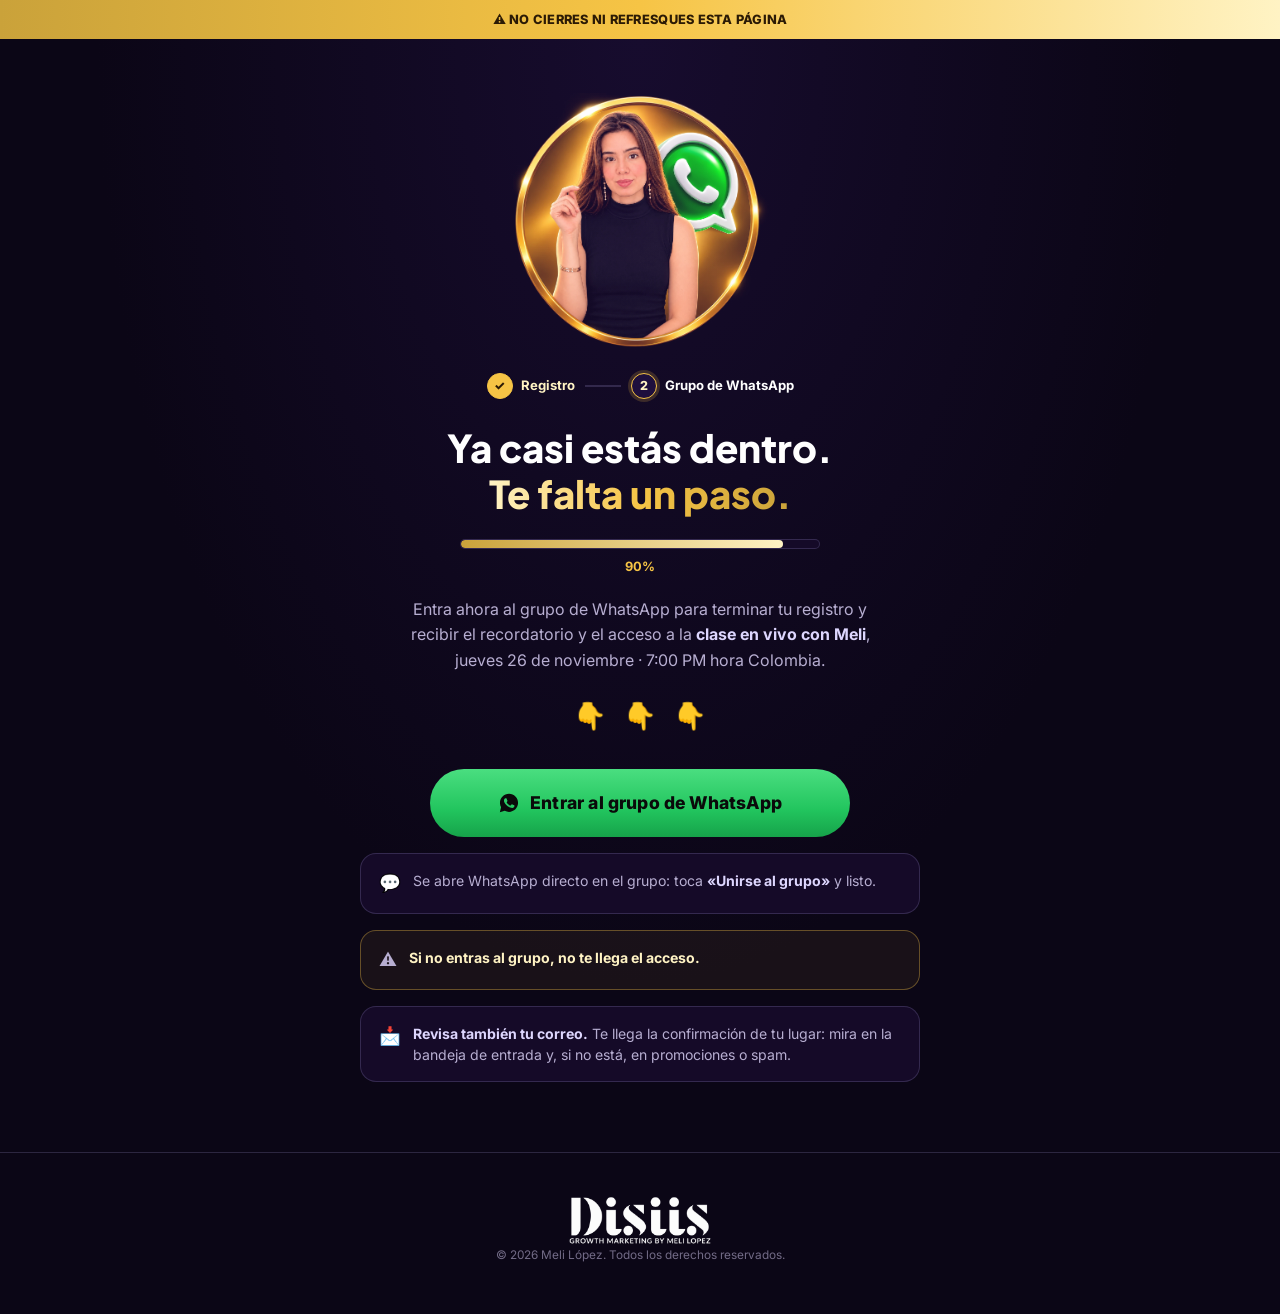
==== commit a0763dc4: "Shrink desktop hero photo; move gracias badge to top like reference - Hero photo on desktop reduced " ====
--- a/gracias.html
+++ b/gracias.html
@@ -34,6 +34,8 @@
   <main class="gracias-main">
     <div class="gracias-inner">
 
+      <img src="assets/gracias-badge.webp" alt="Meli - WhatsApp" class="gracias-badge">
+
       <div class="steps-row">
         <div class="step done"><span class="step-dot">✓</span><span>Registro</span></div>
         <div class="step-line"></div>
@@ -49,8 +51,6 @@
         Entra ahora al grupo de WhatsApp para terminar tu registro y recibir el recordatorio y el acceso a la
         <strong>clase en vivo con Meli</strong>, jueves 26 de noviembre · 7:00 PM hora Colombia.
       </p>
-
-      <img src="assets/gracias-badge.webp" alt="Meli - WhatsApp" class="gracias-badge">
 
       <div class="whatsapp-hands" aria-hidden="true"><span>👇</span><span>👇</span><span>👇</span></div>
 
--- a/styles.css
+++ b/styles.css
@@ -478,8 +478,8 @@
   }
   .hero-visual{order:2; justify-content:center;}
   .hero-copy{order:1; align-items:flex-start; text-align:left;}
-  .hero-photo{width:600px;}
-  .hero-photo-glow{width:550px; height:550px;}
+  .hero-photo{width:480px;}
+  .hero-photo-glow{width:440px; height:440px;}
   .hero-wordmark{align-items:flex-start;}
   .hero-wordmark-overlay{display:none;}
   .hero-wordmark-static{display:flex;}
@@ -721,9 +721,9 @@
 
 .gracias-badge{
   display:block;
-  width:200px;
+  width:260px;
   height:auto;
-  margin:26px auto 6px;
+  margin:4px auto 20px;
   mix-blend-mode:screen;
 }
 .whatsapp-hands{
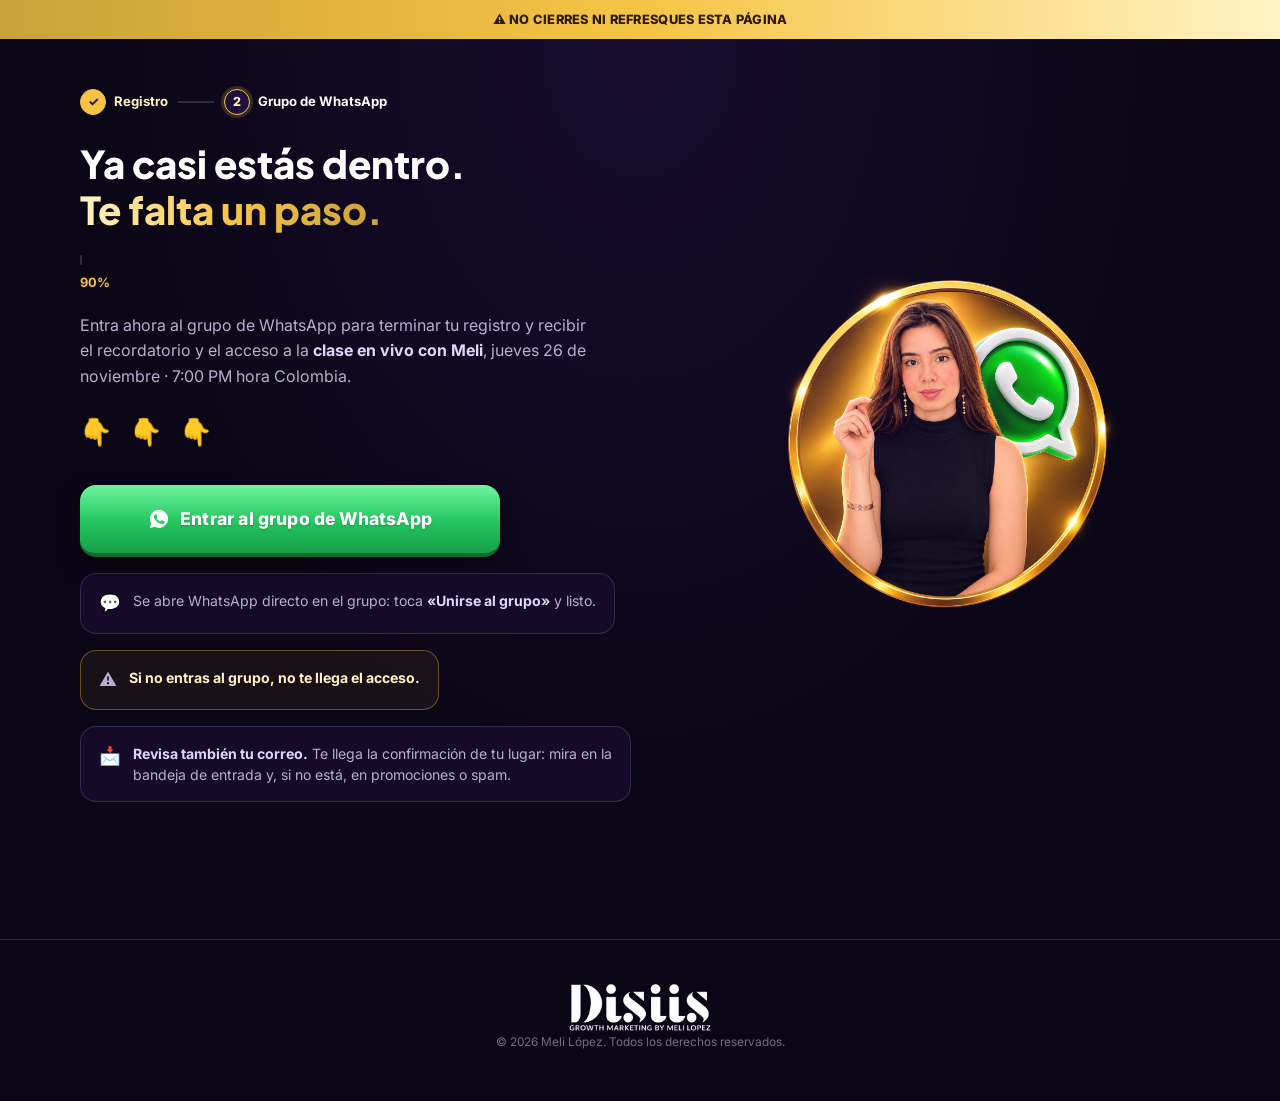
==== commit d5753482: "Gracias page: two-column desktop layout (text left, photo right); restyle WhatsApp button to match r" ====
--- a/gracias.html
+++ b/gracias.html
@@ -33,47 +33,54 @@
 
   <main class="gracias-main">
     <div class="gracias-inner">
+      <div class="gracias-grid">
 
-      <img src="assets/gracias-badge.webp" alt="Meli - WhatsApp" class="gracias-badge">
+        <div class="gracias-visual">
+          <img src="assets/gracias-badge.webp" alt="Meli - WhatsApp" class="gracias-badge">
+        </div>
 
-      <div class="steps-row">
-        <div class="step done"><span class="step-dot">✓</span><span>Registro</span></div>
-        <div class="step-line"></div>
-        <div class="step active"><span class="step-dot">2</span><span>Grupo de WhatsApp</span></div>
+        <div class="gracias-copy">
+
+          <div class="steps-row">
+            <div class="step done"><span class="step-dot">✓</span><span>Registro</span></div>
+            <div class="step-line"></div>
+            <div class="step active"><span class="step-dot">2</span><span>Grupo de WhatsApp</span></div>
+          </div>
+
+          <h1 class="gracias-title">Ya casi estás dentro.<br><span class="grad-text">Te falta un paso.</span></h1>
+
+          <div class="progress-bar"><div class="progress-fill" style="width:90%"></div></div>
+          <p class="progress-label">90%</p>
+
+          <p class="gracias-sub">
+            Entra ahora al grupo de WhatsApp para terminar tu registro y recibir el recordatorio y el acceso a la
+            <strong>clase en vivo con Meli</strong>, jueves 26 de noviembre · 7:00 PM hora Colombia.
+          </p>
+
+          <div class="whatsapp-hands" aria-hidden="true"><span>👇</span><span>👇</span><span>👇</span></div>
+
+          <a href="https://chat.whatsapp.com/EjWH5EWC1cP3H7WbqlgUDB?s=cl&p=i&iam=2" target="_blank" rel="noopener" class="btn-cta btn-cta-lg gracias-btn btn-whatsapp">
+            <svg class="whatsapp-icon" viewBox="0 0 24 24" fill="currentColor" aria-hidden="true">
+              <path d="M12.04 2C6.58 2 2.13 6.45 2.13 11.91c0 1.75.46 3.39 1.26 4.82L2 22l5.39-1.41c1.37.75 2.93 1.17 4.59 1.17h.01c5.46 0 9.9-4.45 9.9-9.91C21.9 6.45 17.5 2 12.04 2zm5.8 14.03c-.24.68-1.4 1.3-1.93 1.38-.49.08-1.1.11-1.78-.11-.41-.13-.94-.3-1.62-.59-2.84-1.23-4.69-4.09-4.83-4.28-.14-.19-1.15-1.53-1.15-2.92s.72-2.07.98-2.35c.26-.28.56-.35.75-.35h.54c.17 0 .4-.03.61.47.24.57.8 1.96.87 2.1.07.14.11.3.02.48-.09.19-.14.3-.27.47-.14.16-.29.37-.41.49-.14.14-.28.29-.12.57.16.28.72 1.19 1.55 1.93 1.07.95 1.96 1.25 2.24 1.39.28.14.44.12.6-.07.17-.19.71-.83.9-1.11.19-.28.38-.23.63-.14.26.09 1.63.77 1.91.91.28.14.47.21.54.33.07.12.07.68-.17 1.36z"/>
+            </svg>
+            <span class="btn-cta-label">Entrar al grupo de WhatsApp</span>
+          </a>
+
+          <div class="note-card">
+            <span class="note-icon">💬</span>
+            <p>Se abre WhatsApp directo en el grupo: toca <strong>«Unirse al grupo»</strong> y listo.</p>
+          </div>
+          <div class="note-card note-warning">
+            <span class="note-icon">⚠️</span>
+            <p><strong>Si no entras al grupo, no te llega el acceso.</strong></p>
+          </div>
+          <div class="note-card">
+            <span class="note-icon">📩</span>
+            <p><strong>Revisa también tu correo.</strong> Te llega la confirmación de tu lugar: mira en la bandeja de entrada y, si no está, en promociones o spam.</p>
+          </div>
+
+        </div>
       </div>
-
-      <h1 class="gracias-title">Ya casi estás dentro.<br><span class="grad-text">Te falta un paso.</span></h1>
-
-      <div class="progress-bar"><div class="progress-fill" style="width:90%"></div></div>
-      <p class="progress-label">90%</p>
-
-      <p class="gracias-sub">
-        Entra ahora al grupo de WhatsApp para terminar tu registro y recibir el recordatorio y el acceso a la
-        <strong>clase en vivo con Meli</strong>, jueves 26 de noviembre · 7:00 PM hora Colombia.
-      </p>
-
-      <div class="whatsapp-hands" aria-hidden="true"><span>👇</span><span>👇</span><span>👇</span></div>
-
-      <a href="https://chat.whatsapp.com/EjWH5EWC1cP3H7WbqlgUDB?s=cl&p=i&iam=2" target="_blank" rel="noopener" class="btn-cta btn-cta-lg gracias-btn btn-whatsapp">
-        <svg class="whatsapp-icon" viewBox="0 0 24 24" fill="currentColor" aria-hidden="true">
-          <path d="M12.04 2C6.58 2 2.13 6.45 2.13 11.91c0 1.75.46 3.39 1.26 4.82L2 22l5.39-1.41c1.37.75 2.93 1.17 4.59 1.17h.01c5.46 0 9.9-4.45 9.9-9.91C21.9 6.45 17.5 2 12.04 2zm5.8 14.03c-.24.68-1.4 1.3-1.93 1.38-.49.08-1.1.11-1.78-.11-.41-.13-.94-.3-1.62-.59-2.84-1.23-4.69-4.09-4.83-4.28-.14-.19-1.15-1.53-1.15-2.92s.72-2.07.98-2.35c.26-.28.56-.35.75-.35h.54c.17 0 .4-.03.61.47.24.57.8 1.96.87 2.1.07.14.11.3.02.48-.09.19-.14.3-.27.47-.14.16-.29.37-.41.49-.14.14-.28.29-.12.57.16.28.72 1.19 1.55 1.93 1.07.95 1.96 1.25 2.24 1.39.28.14.44.12.6-.07.17-.19.71-.83.9-1.11.19-.28.38-.23.63-.14.26.09 1.63.77 1.91.91.28.14.47.21.54.33.07.12.07.68-.17 1.36z"/>
-        </svg>
-        <span class="btn-cta-label">Entrar al grupo de WhatsApp</span>
-      </a>
-
-      <div class="note-card">
-        <span class="note-icon">💬</span>
-        <p>Se abre WhatsApp directo en el grupo: toca <strong>«Unirse al grupo»</strong> y listo.</p>
-      </div>
-      <div class="note-card note-warning">
-        <span class="note-icon">⚠️</span>
-        <p><strong>Si no entras al grupo, no te llega el acceso.</strong></p>
-      </div>
-      <div class="note-card">
-        <span class="note-icon">📩</span>
-        <p><strong>Revisa también tu correo.</strong> Te llega la confirmación de tu lugar: mira en la bandeja de entrada y, si no está, en promociones o spam.</p>
-      </div>
-
     </div>
   </main>
 
--- a/styles.css
+++ b/styles.css
@@ -469,7 +469,7 @@
 /* Desktop: two-column hero — copy + form on the left, photo on the right */
 @media (min-width:761px){
   .topbar-label{font-size:1.25rem;}
-  .hero{text-align:left;}
+  .hero{text-align:left; padding:28px 20px 32px;}
   .hero-inner{
     max-width:1360px;
     grid-template-columns: 11fr 10fr;
@@ -478,26 +478,29 @@
   }
   .hero-visual{order:2; justify-content:center;}
   .hero-copy{order:1; align-items:flex-start; text-align:left;}
-  .hero-photo{width:480px;}
-  .hero-photo-glow{width:440px; height:440px;}
-  .hero-wordmark{align-items:flex-start;}
+  .hero-photo{width:420px;}
+  .hero-photo-glow{width:390px; height:390px;}
+  .hero-wordmark{align-items:flex-start; margin-top:0;}
   .hero-wordmark-overlay{display:none;}
   .hero-wordmark-static{display:flex;}
-  .wordmark-logo{width:220px;}
-  .hero-badge-pill{margin:14px 0 0;}
-  .hero-title{margin:20px 0 0;}
-  .hero-sub{margin:20px 0 0; text-align:left;}
+  .wordmark-logo{width:190px;}
+  .hero-badge-pill{margin:8px 0 0;}
+  .hero-title{margin:10px 0 0; font-size:clamp(1.4rem, 2.6vw, 1.85rem); line-height:1.16;}
+  .hero-sub{margin:10px 0 0; text-align:left; font-size:.94rem;}
+  .hero-welcome{margin-top:8px;}
   .hero-signup-card{
     width:100%;
     max-width:460px;
-    margin:28px 0 0;
-    padding:26px 28px 28px;
+    margin:14px 0 0;
+    padding:16px 22px 18px;
     text-align:left;
   }
   .hero-signup-card .section-eyebrow{text-align:left;}
-  .signup-form{margin-top:16px; gap:12px;}
-  .form-input{padding:15px 18px; font-size:1rem;}
-  .f-row{margin-top:6px;}
+  .signup-form{margin-top:8px; gap:8px;}
+  .form-input{padding:11px 16px; font-size:.94rem;}
+  .f-row{margin-top:3px;}
+  .hero-signup-card .f-row .btn-cta{padding:13px 40px;}
+  .signup-disclaimer{margin-top:8px; font-size:.7rem;}
 }
 
 /* ---------- Signup modal (opened by secondary CTAs) ---------- */
@@ -672,6 +675,9 @@
   display:flex; justify-content:center;
 }
 .gracias-inner{max-width:560px; width:100%; text-align:center;}
+.gracias-grid{display:grid; grid-template-columns:1fr; gap:0;}
+.gracias-visual{order:1; display:flex; justify-content:center;}
+.gracias-copy{order:2; display:flex; flex-direction:column; align-items:center; text-align:center;}
 
 .steps-row{
   display:flex; align-items:center; justify-content:center; gap:10px;
@@ -745,20 +751,22 @@
 
 .btn-whatsapp{
   display:inline-flex; align-items:center; justify-content:center; gap:10px;
-  background: linear-gradient(180deg, #4ade80, #22c55e 60%, #16a34a);
-  color:#0a0a0a;
-  border-bottom:none;
-  box-shadow: 0 0 0 0 rgba(34,197,94,.55);
+  background: linear-gradient(180deg, #6ef5a0 0%, #22c55e 55%, #179e49 100%);
+  color:#fff;
+  text-shadow: 0 1px 2px rgba(0,0,0,.2);
+  border-radius:16px;
+  border-bottom: 4px solid #0f6b32;
+  box-shadow: 0 10px 22px rgba(0,0,0,.35), 0 0 0 0 rgba(34,197,94,.55);
   animation: whatsappPulse 2s ease-out infinite;
 }
 .btn-whatsapp:hover{
-  background: linear-gradient(180deg, #5eeb91, #22c55e 60%, #16a34a);
+  background: linear-gradient(180deg, #7bffb0, #22c55e 55%, #179e49 100%);
 }
 .whatsapp-icon{width:22px; height:22px; flex-shrink:0;}
 @keyframes whatsappPulse{
-  0%{box-shadow: 0 0 0 0 rgba(34,197,94,.55);}
-  70%{box-shadow: 0 0 0 16px rgba(34,197,94,0);}
-  100%{box-shadow: 0 0 0 0 rgba(34,197,94,0);}
+  0%{box-shadow: 0 10px 22px rgba(0,0,0,.35), 0 0 0 0 rgba(34,197,94,.55);}
+  70%{box-shadow: 0 10px 22px rgba(0,0,0,.35), 0 0 0 16px rgba(34,197,94,0);}
+  100%{box-shadow: 0 10px 22px rgba(0,0,0,.35), 0 0 0 0 rgba(34,197,94,0);}
 }
 
 .note-card{
@@ -776,3 +784,20 @@
 .note-icon{font-size:1.1rem; flex-shrink:0;}
 .note-warning{border-color:var(--gold-border); background:rgba(246,196,69,.06);}
 .note-warning strong{color:var(--gold-1);}
+
+/* Desktop: two wide columns — text on the left, image on the right */
+@media (min-width:880px){
+  .gracias-inner{max-width:1120px;}
+  .gracias-grid{
+    grid-template-columns: 1.05fr .95fr;
+    align-items:center;
+    gap:70px;
+  }
+  .gracias-visual{order:2; justify-content:center;}
+  .gracias-copy{order:1; align-items:flex-start; text-align:left;}
+  .steps-row{justify-content:flex-start;}
+  .progress-bar{margin:22px 0 8px;}
+  .gracias-sub{margin:0 0 30px; max-width:520px;}
+  .whatsapp-hands{justify-content:flex-start;}
+  .gracias-badge{width:340px; margin:0 auto;}
+}
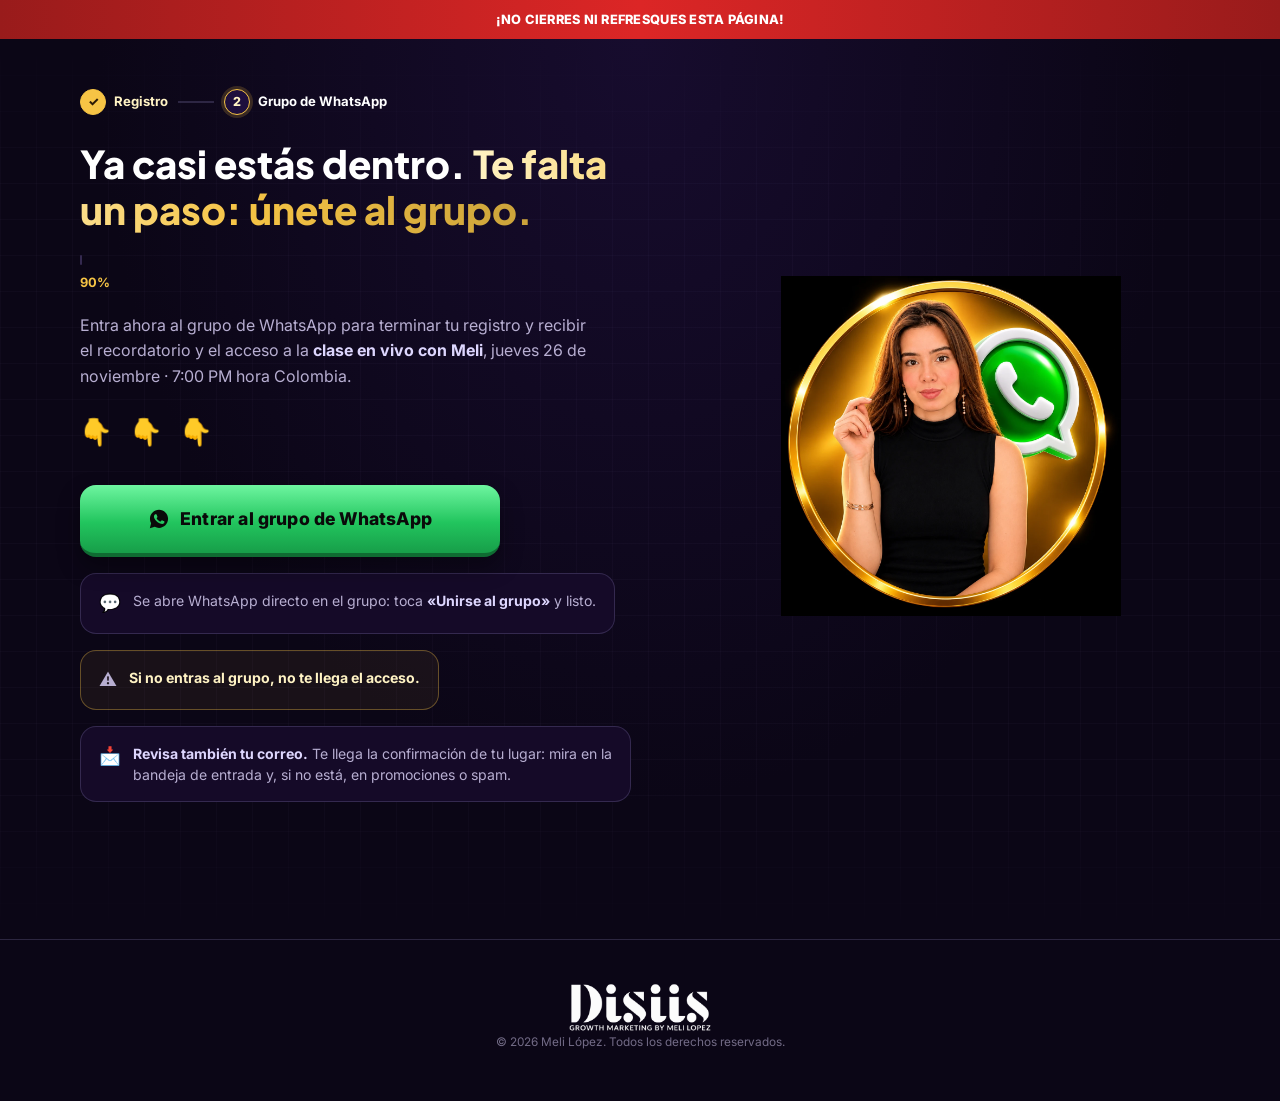
==== commit b85457bd: "Gracias page: red warning bar, personalized name from signup, blueprint grid background, black Whats" ====
--- a/gracias.html
+++ b/gracias.html
@@ -29,9 +29,10 @@
 </head>
 <body>
 
-  <div class="warning-bar">⚠️ NO CIERRES NI REFRESQUES ESTA PÁGINA</div>
+  <div class="warning-bar">¡NO CIERRES NI REFRESQUES ESTA PÁGINA!</div>
 
   <main class="gracias-main">
+    <div class="hero-texture"></div>
     <div class="gracias-inner">
       <div class="gracias-grid">
 
@@ -47,7 +48,7 @@
             <div class="step active"><span class="step-dot">2</span><span>Grupo de WhatsApp</span></div>
           </div>
 
-          <h1 class="gracias-title">Ya casi estás dentro.<br><span class="grad-text">Te falta un paso.</span></h1>
+          <h1 class="gracias-title" id="gracias-title">Ya casi estás dentro. <span class="grad-text">Te falta un paso: únete al grupo.</span></h1>
 
           <div class="progress-bar"><div class="progress-fill" style="width:90%"></div></div>
           <p class="progress-label">90%</p>
@@ -89,5 +90,13 @@
     <p class="footer-copy">© 2026 Meli López. Todos los derechos reservados.</p>
   </footer>
 
+  <script>
+    const graciasTitle = document.getElementById("gracias-title");
+    const firstName = new URLSearchParams(window.location.search).get("name");
+    if (graciasTitle && firstName) {
+      const clean = firstName.trim().toLowerCase().replace(/^./, (c) => c.toUpperCase());
+      graciasTitle.innerHTML = `${clean}, ya casi estás dentro. <span class="grad-text">Te falta un paso: únete al grupo.</span>`;
+    }
+  </script>
 </body>
 </html>
--- a/styles.css
+++ b/styles.css
@@ -485,7 +485,7 @@
   .hero-wordmark-static{display:flex;}
   .wordmark-logo{width:190px;}
   .hero-badge-pill{margin:8px 0 0;}
-  .hero-title{margin:10px 0 0; font-size:clamp(1.4rem, 2.6vw, 1.85rem); line-height:1.16;}
+  .hero-title{margin:10px 0 0; font-size:clamp(1.6rem, 3vw, 2.3rem); line-height:1.15;}
   .hero-sub{margin:10px 0 0; text-align:left; font-size:.94rem;}
   .hero-welcome{margin-top:8px;}
   .hero-signup-card{
@@ -660,8 +660,8 @@
 
 /* ---------- Gracias page ---------- */
 .warning-bar{
-  background: linear-gradient(90deg, var(--gold-3), var(--gold-2) 50%, var(--gold-1));
-  color:#2b1a05;
+  background: linear-gradient(90deg, #991b1b, #dc2626 50%, #991b1b);
+  color:#fff;
   text-align:center;
   font-weight:800;
   font-size:.8rem;
@@ -669,12 +669,19 @@
   padding:10px 16px;
 }
 .gracias-main{
+  position:relative;
+  overflow:hidden;
   background: radial-gradient(ellipse at 50% 0%, #170c2e 0%, var(--bg) 60%);
   min-height:100vh;
   padding: 50px 20px 70px;
   display:flex; justify-content:center;
 }
-.gracias-inner{max-width:560px; width:100%; text-align:center;}
+.gracias-main .hero-texture{
+  opacity:.55;
+  mask-image: linear-gradient(to bottom, transparent, black 15%, black 85%, transparent);
+  -webkit-mask-image: linear-gradient(to bottom, transparent, black 15%, black 85%, transparent);
+}
+.gracias-inner{position:relative; z-index:1; max-width:560px; width:100%; text-align:center;}
 .gracias-grid{display:grid; grid-template-columns:1fr; gap:0;}
 .gracias-visual{order:1; display:flex; justify-content:center;}
 .gracias-copy{order:2; display:flex; flex-direction:column; align-items:center; text-align:center;}
@@ -752,8 +759,7 @@
 .btn-whatsapp{
   display:inline-flex; align-items:center; justify-content:center; gap:10px;
   background: linear-gradient(180deg, #6ef5a0 0%, #22c55e 55%, #179e49 100%);
-  color:#fff;
-  text-shadow: 0 1px 2px rgba(0,0,0,.2);
+  color:#0a0a0a;
   border-radius:16px;
   border-bottom: 4px solid #0f6b32;
   box-shadow: 0 10px 22px rgba(0,0,0,.35), 0 0 0 0 rgba(34,197,94,.55);
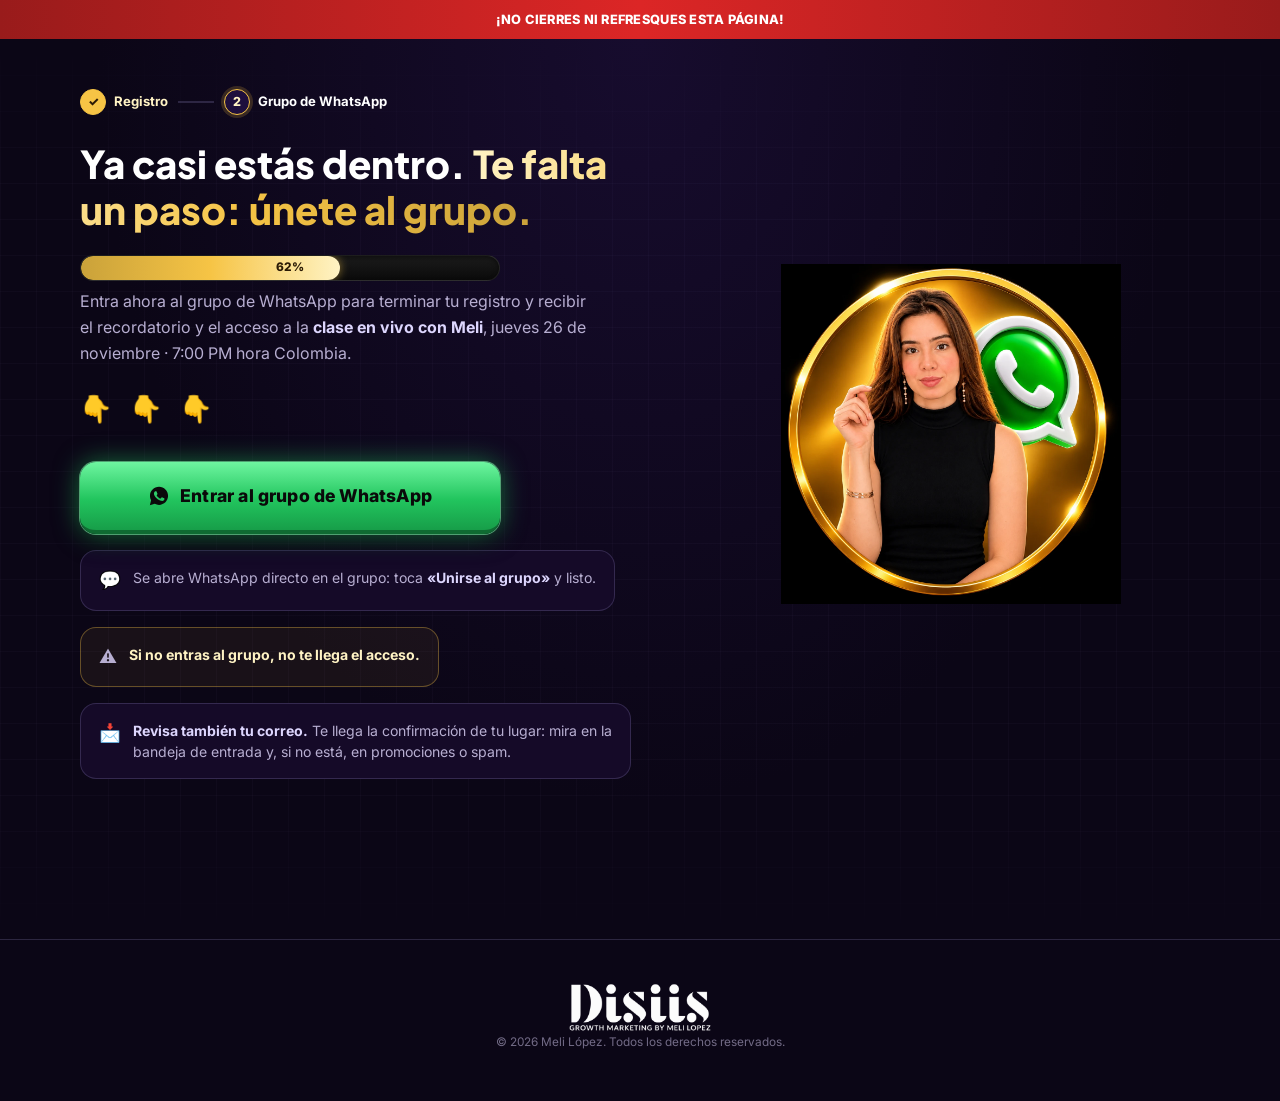
==== commit f3850023: "Gracias page: progress bar now gold with % label embedded inside (62%), WhatsApp button gets an all-" ====
--- a/gracias.html
+++ b/gracias.html
@@ -50,8 +50,10 @@
 
           <h1 class="gracias-title" id="gracias-title">Ya casi estás dentro. <span class="grad-text">Te falta un paso: únete al grupo.</span></h1>
 
-          <div class="progress-bar"><div class="progress-fill" style="width:90%"></div></div>
-          <p class="progress-label">90%</p>
+          <div class="progress-bar">
+            <div class="progress-fill" style="width:62%"></div>
+            <span class="progress-label">62%</span>
+          </div>
 
           <p class="gracias-sub">
             Entra ahora al grupo de WhatsApp para terminar tu registro y recibir el recordatorio y el acceso a la
--- a/styles.css
+++ b/styles.css
@@ -712,20 +712,31 @@
 }
 
 .progress-bar{
-  margin: 22px auto 8px;
-  max-width:360px;
-  height:10px;
+  position:relative;
+  margin: 18px auto 24px;
+  max-width:420px;
+  width:100%;
+  height:26px;
   border-radius:999px;
-  background: var(--bg-2);
-  border:1px solid var(--border);
+  background: linear-gradient(180deg, #1c1c1c, #0a0a0a);
+  border:1px solid rgba(255,255,255,.08);
   overflow:hidden;
+  box-shadow: inset 0 2px 4px rgba(0,0,0,.5);
 }
 .progress-fill{
   height:100%;
   border-radius:999px;
-  background: linear-gradient(90deg, var(--gold-3), var(--gold-1));
-}
-.progress-label{font-size:.8rem; font-weight:700; color:var(--gold-2); margin-bottom:20px;}
+  background: linear-gradient(90deg, var(--gold-3), var(--gold-2) 50%, var(--gold-1));
+  box-shadow: 0 0 10px rgba(246,196,69,.55);
+}
+.progress-label{
+  position:absolute;
+  left:50%; top:50%;
+  transform:translate(-50%,-50%);
+  margin:0;
+  font-size:.74rem; font-weight:800; letter-spacing:.02em;
+  color:#2b1a05;
+}
 
 .gracias-sub{color:var(--text-dim); max-width:460px; margin:0 auto 30px; line-height:1.6;}
 .gracias-sub strong{color:var(--lilac-soft);}
@@ -762,7 +773,7 @@
   color:#0a0a0a;
   border-radius:16px;
   border-bottom: 4px solid #0f6b32;
-  box-shadow: 0 10px 22px rgba(0,0,0,.35), 0 0 0 0 rgba(34,197,94,.55);
+  box-shadow: 0 0 0 1px rgba(134,247,176,.55), 0 0 26px rgba(34,197,94,.55), 0 10px 22px rgba(0,0,0,.35), 0 0 0 0 rgba(34,197,94,.55);
   animation: whatsappPulse 2s ease-out infinite;
 }
 .btn-whatsapp:hover{
@@ -770,9 +781,9 @@
 }
 .whatsapp-icon{width:22px; height:22px; flex-shrink:0;}
 @keyframes whatsappPulse{
-  0%{box-shadow: 0 10px 22px rgba(0,0,0,.35), 0 0 0 0 rgba(34,197,94,.55);}
-  70%{box-shadow: 0 10px 22px rgba(0,0,0,.35), 0 0 0 16px rgba(34,197,94,0);}
-  100%{box-shadow: 0 10px 22px rgba(0,0,0,.35), 0 0 0 0 rgba(34,197,94,0);}
+  0%{box-shadow: 0 0 0 1px rgba(134,247,176,.55), 0 0 26px rgba(34,197,94,.55), 0 10px 22px rgba(0,0,0,.35), 0 0 0 0 rgba(34,197,94,.55);}
+  70%{box-shadow: 0 0 0 1px rgba(134,247,176,.55), 0 0 26px rgba(34,197,94,.55), 0 10px 22px rgba(0,0,0,.35), 0 0 0 16px rgba(34,197,94,0);}
+  100%{box-shadow: 0 0 0 1px rgba(134,247,176,.55), 0 0 26px rgba(34,197,94,.55), 0 10px 22px rgba(0,0,0,.35), 0 0 0 0 rgba(34,197,94,0);}
 }
 
 .note-card{
